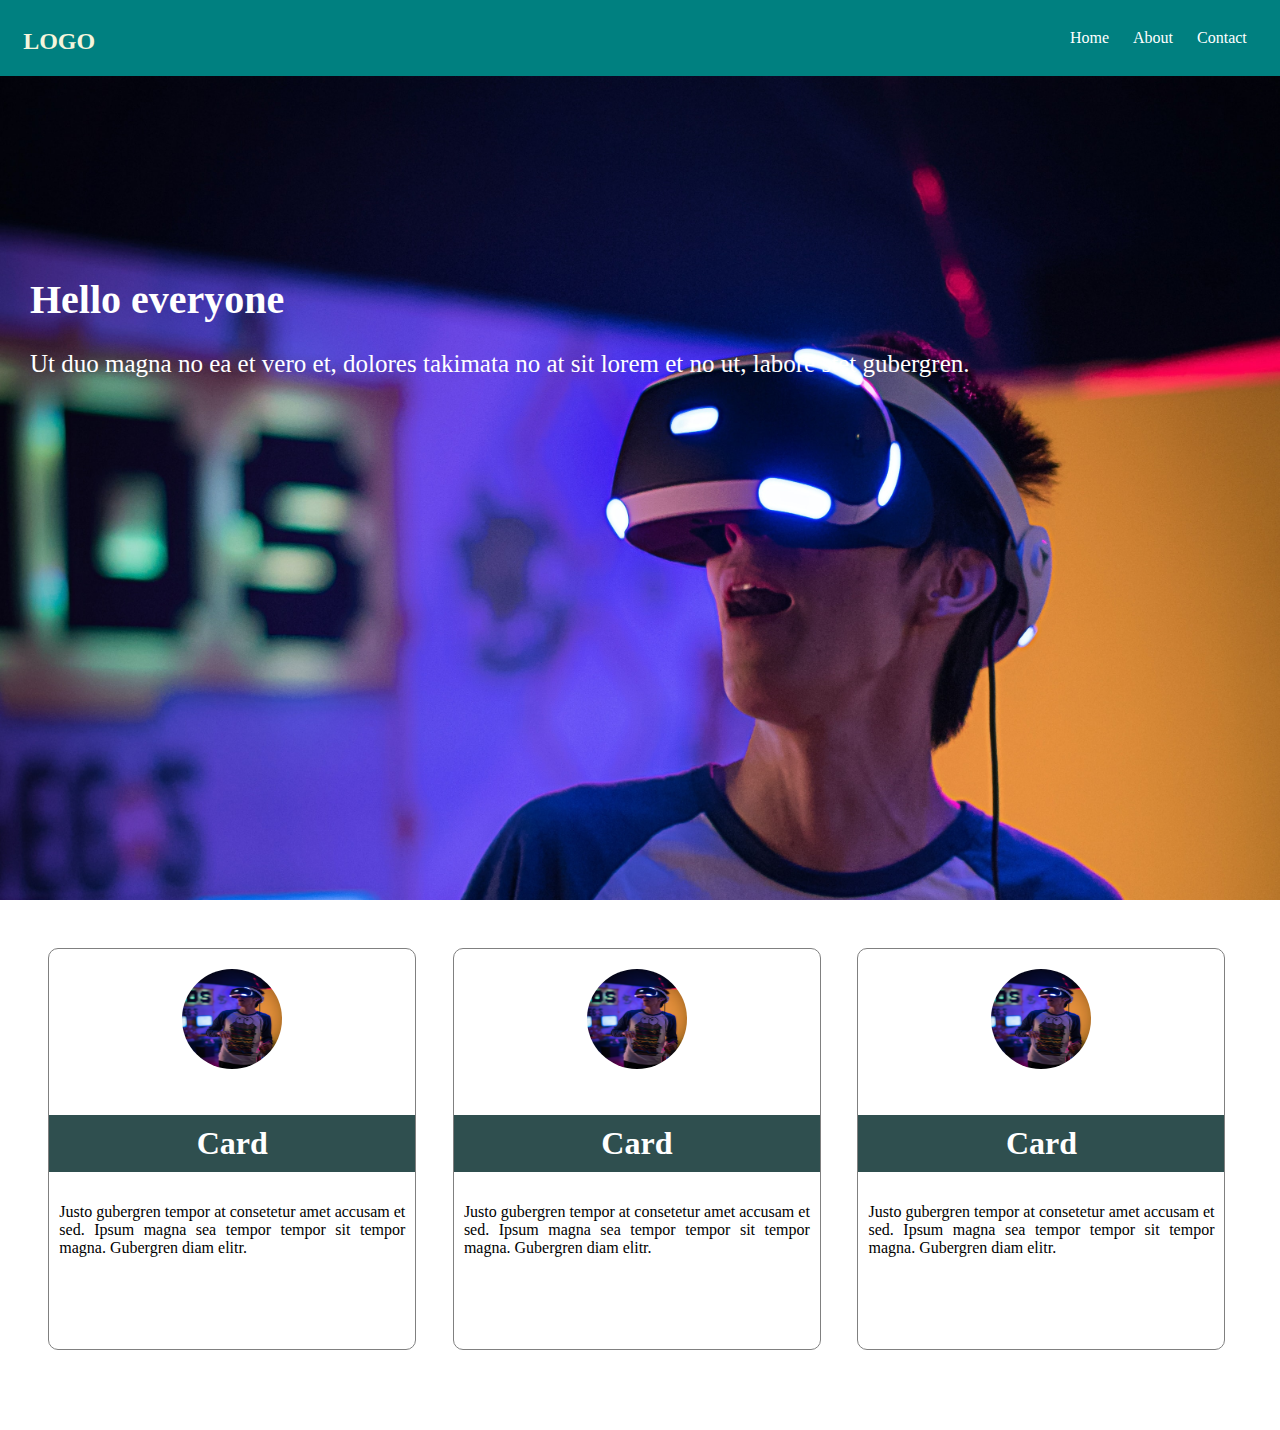
==== Class 2/index.html @ acb2e103 "class 2" ====
<!DOCTYPE html>
<html lang="en">

<head>
    <meta charset="UTF-8">
    <meta http-equiv="X-UA-Compatible" content="IE=edge">
    <meta name="viewport" content="width=device-width, initial-scale=1.0">
    <title>Class 2</title>

    <link rel="stylesheet" href="./style.css">

</head>

<body>

    <div class="home_header">

        <div class="nav">
            <h2 class="brand">LOGO</h2>
            <ul class="list">
                <li><a href="Home">Home</a></li>
                <li><a href="About">About</a></li>
                <li><a href="Contact">Contact</a></li>
            </ul>
        </div>


        <h1 class="heading">Hello everyone</h1>
        <p class="para">Ut duo magna no ea et vero et, dolores takimata no at sit lorem et no ut, labore stet gubergren.
        </p>
    </div>

    <div class="product_section">

        <div class="products">

            <div class="card">
                <img class="thumb" src="./images/pic.jpg" alt="">
                <h1>Card</h1>
                <p>Justo gubergren tempor at consetetur amet accusam et sed. Ipsum magna sea tempor tempor sit tempor
                    magna. Gubergren diam elitr.</p>
            </div>

            <div class="card">
                <img class="thumb" src="./images/pic.jpg" alt="">
                <h1>Card</h1>
                <p>Justo gubergren tempor at consetetur amet accusam et sed. Ipsum magna sea tempor tempor sit tempor
                    magna. Gubergren diam elitr.</p>
            </div>

            <div class="card">
                <img class="thumb" src="./images/pic.jpg" alt="">
                <h1>Card</h1>
                <p>Justo gubergren tempor at consetetur amet accusam et sed. Ipsum magna sea tempor tempor sit tempor
                    magna. Gubergren diam elitr.</p>
            </div>


        </div>



    </div>


</body>

</html>
---- Class 2/style.css ----
body {
    margin: 0;
    padding: 0;
}
.nav {
    background-color: teal;
    padding: 0.2rem;
    text-align: right;
}
.nav ul {
    list-style-type: none;
    margin-right: 20px;
}
.nav .list li {
    display: inline-block;
    padding: 10px;
}
.nav .list li:hover {
    background-color: antiquewhite;
    border-radius: 5px;
    box-shadow: 5px 5px 5px pink;
}
.nav .list li:hover > a {
    color: teal;
    font-weight: bold;
}

.nav .list li a {
    color: white;
    text-decoration: none;
}
.brand {
    float: left;
    margin-left: 20px;
    margin-top: 25px;
    color: beige;
}

.home_header {
    background: url(./images/pic.jpg);
    height: 100vh;
    background-size: cover;
}
.heading {
    color: white;
    margin-top: 200px;
    font-size: 40px;
    margin-left: 30px;
}

.para {
    color: white;
    margin-left: 30px;
    font-size: 25px;
}
.product_section {
    height: 500px;
    text-align: center;
}
.products {
    margin: 30px;
}
.card {
    min-height: 400px;
    width: 30%;
    border: 1px solid grey;
    float: left;
    margin: 1.5%;
    border-radius: 10px;
    text-align: center;
}
.card img {
    height: 100px;
    width: 100px;
    padding: 20px;
    border-radius: 100px;
}
.card h1 {
    background-color: darkslategrey;
    color: white;
    padding: 10px;
}
.card p {
    text-align: justify;
    padding: 10px;
}
.card:hover {
    box-shadow: 0 0 10px grey;
}
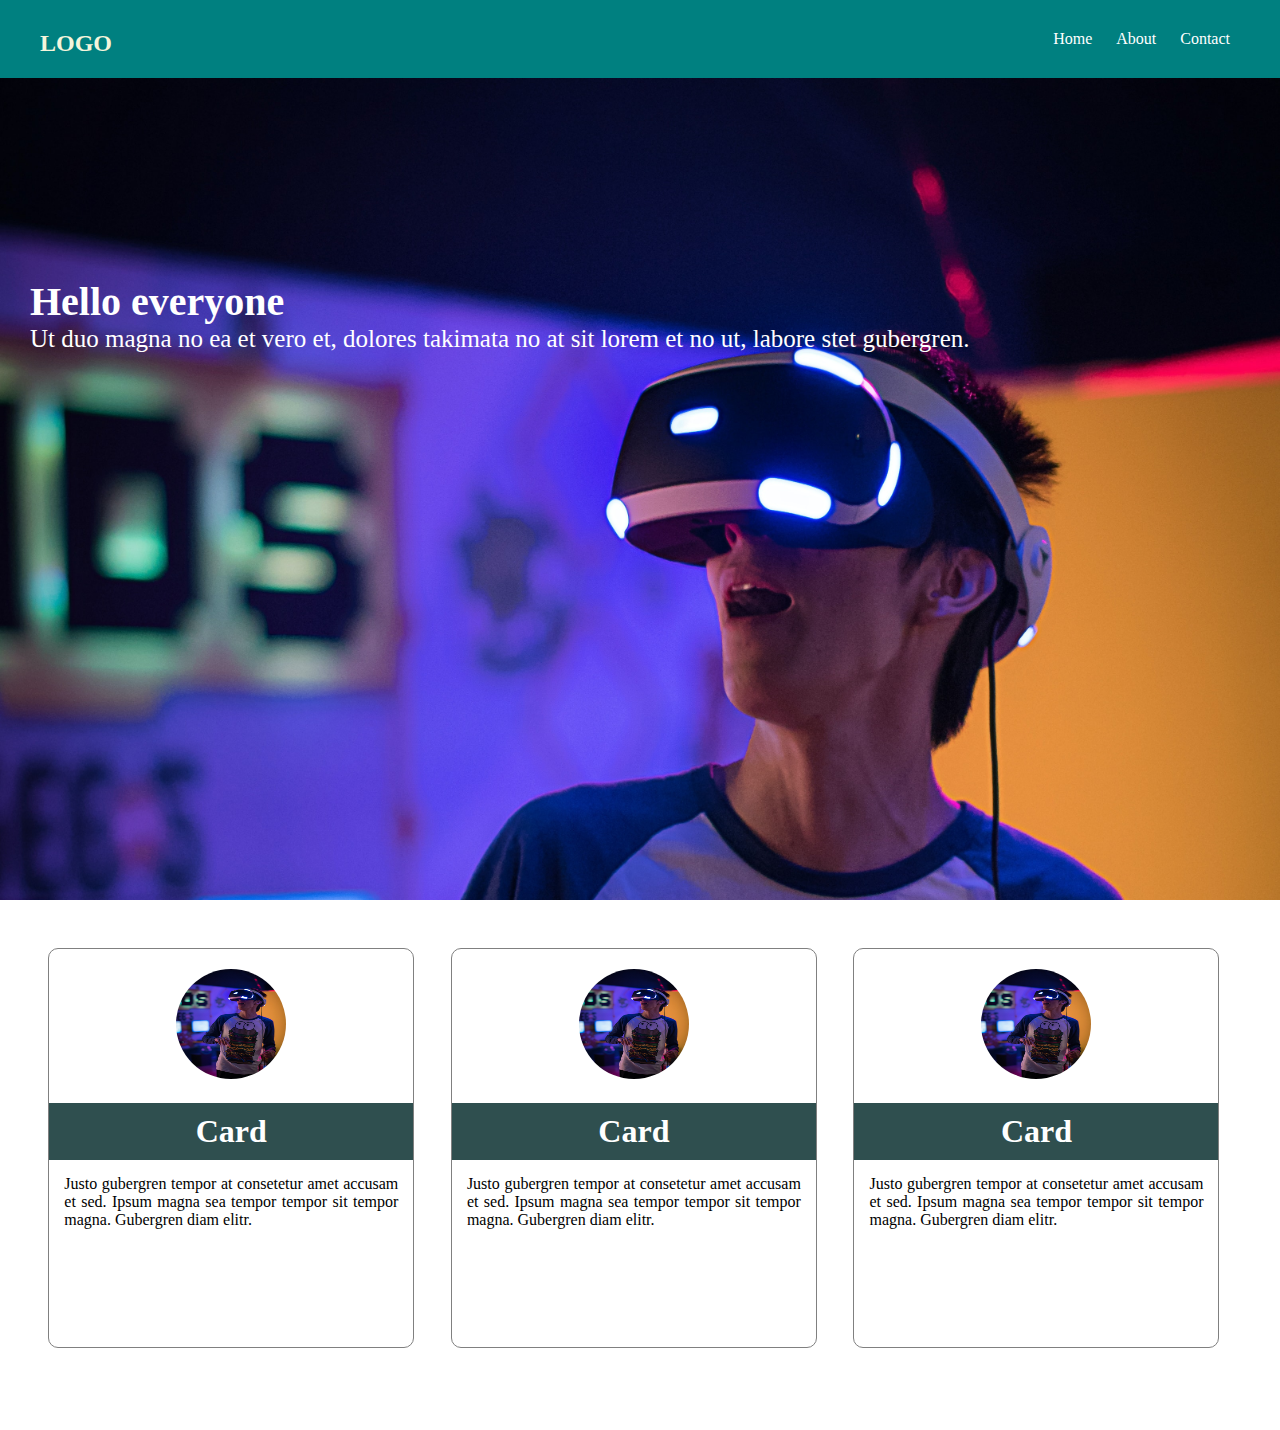
==== commit 6c02cf90: "Changes" ====
--- a/Class 2/index.html
+++ b/Class 2/index.html
@@ -9,6 +9,9 @@
 
     <link rel="stylesheet" href="./style.css">
 
+    <link rel="stylesheet" href="https://use.fontawesome.com/releases/v5.15.4/css/all.css"
+        integrity="sha384-DyZ88mC6Up2uqS4h/KRgHuoeGwBcD4Ng9SiP4dIRy0EXTlnuz47vAwmeGwVChigm" crossorigin="anonymous" />
+
 </head>
 
 <body>
@@ -18,9 +21,9 @@
         <div class="nav">
             <h2 class="brand">LOGO</h2>
             <ul class="list">
-                <li><a href="Home">Home</a></li>
-                <li><a href="About">About</a></li>
-                <li><a href="Contact">Contact</a></li>
+                <li><a href="#"><i class="fas fa-home"></i> Home</a></li>
+                <li><a href="#"><i class="fas fa-address-card"></i> About</a></li>
+                <li><a href="#"><i class="fas fa-id-badge"></i> Contact</a></li>
             </ul>
         </div>
 
--- a/Class 2/style.css
+++ b/Class 2/style.css
@@ -1,10 +1,11 @@
-body {
+* {
     margin: 0;
     padding: 0;
+    box-sizing: border-box;
 }
 .nav {
     background-color: teal;
-    padding: 0.2rem;
+    padding: 20px;
     text-align: right;
 }
 .nav ul {
@@ -14,11 +15,11 @@
 .nav .list li {
     display: inline-block;
     padding: 10px;
+    transition: 0.5s;
 }
 .nav .list li:hover {
     background-color: antiquewhite;
     border-radius: 5px;
-    box-shadow: 5px 5px 5px pink;
 }
 .nav .list li:hover > a {
     color: teal;
@@ -32,7 +33,7 @@
 .brand {
     float: left;
     margin-left: 20px;
-    margin-top: 25px;
+    margin-top: 10px;
     color: beige;
 }
 
@@ -68,10 +69,11 @@
     margin: 1.5%;
     border-radius: 10px;
     text-align: center;
+    transition: 0.5s;
 }
 .card img {
-    height: 100px;
-    width: 100px;
+    height: 150px;
+    width: 150px;
     padding: 20px;
     border-radius: 100px;
 }
@@ -82,8 +84,9 @@
 }
 .card p {
     text-align: justify;
-    padding: 10px;
+    padding: 15px;
 }
 .card:hover {
     box-shadow: 0 0 10px grey;
+    transform: scale(1.05);
 }
